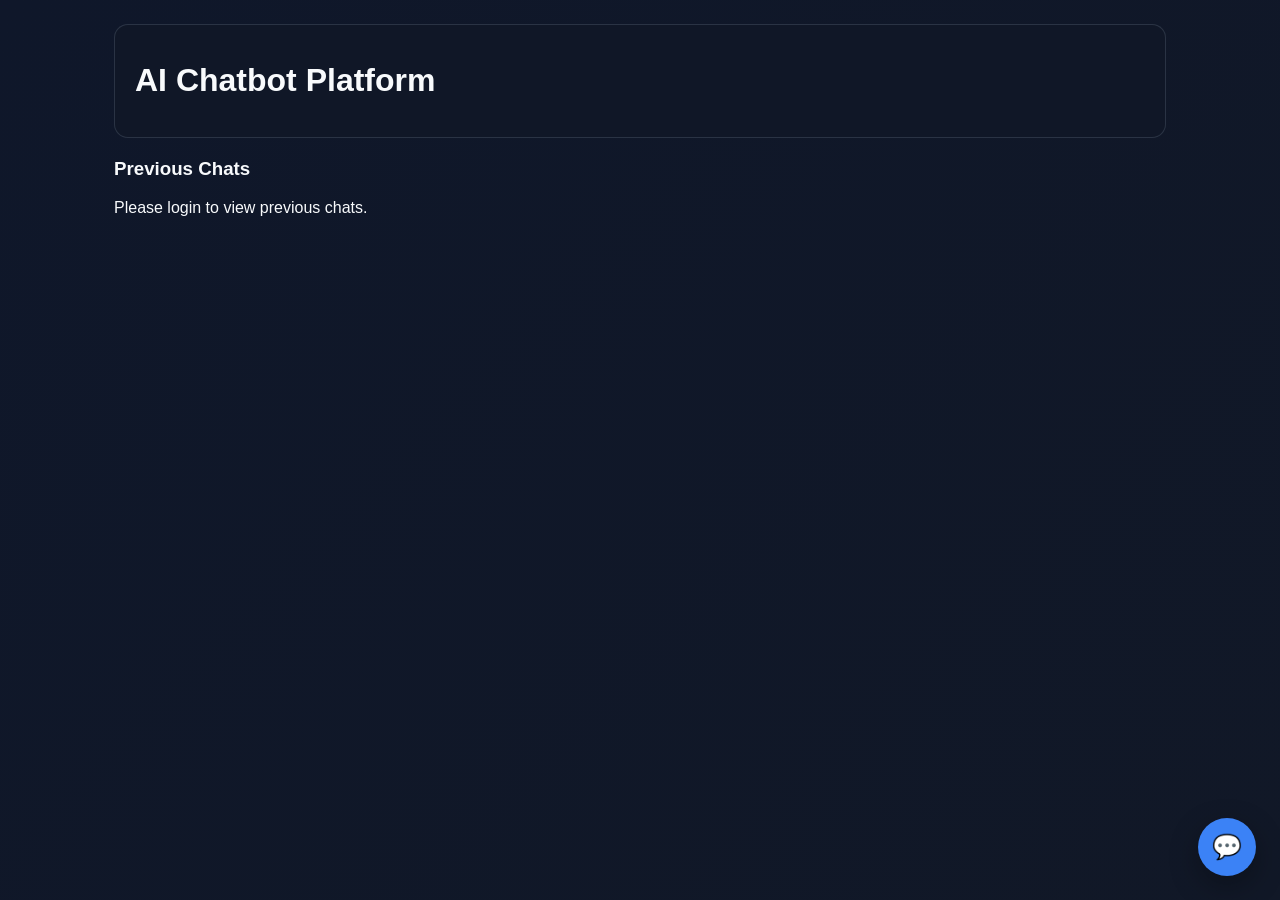
==== frontend/index.html @ bbed1065 "Initial deployment-ready version" ====
<!DOCTYPE html>
<html lang="en">
<head>
  <meta charset="UTF-8" />

  <meta
    name="viewport"
    content="width=device-width, initial-scale=1.0"
  />

  <title>AI Chatbot Platform</title>


  <!-- ==================================================
       GLOBAL CSS
       ================================================== -->

  <link
    rel="stylesheet"
    href="./css/global.css"
  />


  <!-- ==================================================
       CHATBOT CSS
       ================================================== -->

  <link
    rel="stylesheet"
    href="./css/chatbot.css"
  />


  <!-- ==================================================
       ANIMATIONS CSS
       ================================================== -->

  <link
    rel="stylesheet"
    href="./css/animations.css"
  />


  <!-- ==================================================
       RESPONSIVE CSS
       ================================================== -->

  <link
    rel="stylesheet"
    href="./css/responsive.css"
  />

</head>


<body>


  <!-- ==================================================
       MAIN APP
       ================================================== -->

  <main class="app-shell">


    <!-- ==================================================
         TOP BAR
         ================================================== -->

    <header class="topbar">

      <h1>
        AI Chatbot Platform
      </h1>

    </header>


    <!-- ==================================================
         CHAT HISTORY
         ================================================== -->

    <aside
      class="chat-history"
      id="chat-history"
      aria-label="Previous Chats"
    >

      <h3>
        Previous Chats
      </h3>


      <div
        class="chat-history-list"
        id="chat-history-list"
      >

        <p class="chat-history-empty">
          No previous chats
        </p>

      </div>

    </aside>


    <!-- ==================================================
         CHAT PANEL
         ================================================== -->

    <section
      class="chat-panel"
      id="chat-panel"
      aria-label="AI Chatbot"
    >


      <!-- ==================================================
           CHAT HEADER
           ================================================== -->

      <header class="chat-header">


        <!-- ==================================================
             HEADER INFO
             ================================================== -->

        <div class="chat-header-info">

          <div class="chat-avatar">
            AI
          </div>


          <div class="chat-header-text">

            <h2>
              AI Assistant
            </h2>


            <span class="chat-status">
              Online
            </span>

          </div>

        </div>


        <!-- ==================================================
             HEADER ACTIONS
             ================================================== -->

        <div class="chat-header-actions">


          <!-- NEW CHAT -->

          <button
            type="button"
            class="new-chat-button"
            id="new-chat-button"
            aria-label="Start a new chat"
          >
            New Chat
          </button>


          <!-- MINIMIZE -->

          <button
            type="button"
            class="minimize-button"
            id="minimize-button"
            aria-label="Minimize chat"
            title="Minimize"
          >
            −
          </button>


          <!-- CLOSE -->

          <button
            type="button"
            class="close-button"
            id="close-button"
            aria-label="Close chat"
            title="Close"
          >
            ×
          </button>

        </div>

      </header>


      <!-- ==================================================
           CHAT WINDOW
           ================================================== -->

      <div
        class="chat-window"
        id="chat-window"
      >


        <!-- ==================================================
             WELCOME SCREEN
             ================================================== -->

        <div
          class="welcome-screen"
          id="welcome-screen"
        >


          <div class="welcome-icon">
            AI
          </div>


          <h3>
            How can I help you?
          </h3>


          <p>
            Ask me anything and I'll do my best to help you.
          </p>


          <!-- ==================================================
               SUGGESTIONS
               ================================================== -->

          <div class="suggestion-list">


            <button
              type="button"
              class="suggestion"
              data-message="Tell me about artificial intelligence"
            >
              Tell me about AI
            </button>


            <button
              type="button"
              class="suggestion"
              data-message="Explain machine learning"
            >
              Explain machine learning
            </button>


            <button
              type="button"
              class="suggestion"
              data-message="Help me with programming"
            >
              Help me with programming
            </button>


          </div>

        </div>


        <!-- ==================================================
             TYPING INDICATOR
             ================================================== -->

        <div
          class="typing-indicator"
          id="typing-indicator"
        >

          <span></span>
          <span></span>
          <span></span>

        </div>

      </div>


      <!-- ==================================================
           MESSAGE COMPOSER
           ================================================== -->

      <form
        class="composer"
        id="chat-form"
      >


        <!-- ==================================================
             MESSAGE INPUT
             ================================================== -->

        <input
          type="text"
          id="message-input"
          placeholder="Type your message..."
          autocomplete="off"
        />


        <!-- ==================================================
             SEND BUTTON
             ================================================== -->

        <button
          type="submit"
          id="send-button"
        >
          Send
        </button>


      </form>


    </section>


  </main>


  <!-- ==================================================
       FLOATING CHAT BUTTON
       ================================================== -->

  <button
    type="button"
    class="chat-toggle"
    id="chat-toggle"
    aria-label="Open chat"
  >
    💬
  </button>


  <!-- ==================================================
       JAVASCRIPT
       ================================================== -->

  <script src="./js/config.js"></script>

  <script src="./js/api.js"></script>

  <script src="./js/ui.js"></script>

  <script src="./js/chatbot.js"></script>


</body>

</html>
---- frontend/css/global.css ----
* {
  box-sizing: border-box;
}

:root {
  --bg: #0f172a;
  --panel: #111827;
  --surface: #1f2937;
  --surface-alt: #e5e7eb;
  --text: #f8fafc;
  --muted: #94a3b8;
  --accent: #3b82f6;
  --accent-strong: #2563eb;
  --border: rgba(148, 163, 184, 0.2);
}

body {
  margin: 0;
  font-family: Arial, Helvetica, sans-serif;
  background: linear-gradient(135deg, var(--bg), #111827);
  color: var(--text);
}

button,
input {
  font: inherit;
}
---- frontend/css/chatbot.css ----
/* =========================================================
   AI CHATBOT PLATFORM
   MASTER CHATBOT CSS
========================================================= */


/* =========================================================
   GLOBAL BOX SIZING
========================================================= */

.chat-panel,
.chat-panel *,
.chat-toggle,
.chat-toggle * {
  box-sizing: border-box;
}


/* =========================================================
   APP SHELL
========================================================= */

.app-shell {
  max-width: 1100px;
  margin: 0 auto;
  min-height: 100vh;
  padding: 24px;
}

.topbar {
  margin-bottom: 20px;
  padding: 16px 20px;

  border: 1px solid var(--border);
  border-radius: 14px;

  background: rgba(17, 24, 39, 0.8);
}


/* =========================================================
   CHAT PANEL
========================================================= */

.chat-panel {
  position: fixed;

  right: 24px;
  bottom: 24px;

  width: 420px;
  max-width: calc(100vw - 32px);

  height: min(620px, calc(100dvh - 48px));

  display: flex;
  flex-direction: column;

  overflow: hidden;

  border: 1px solid var(--border);
  border-radius: 18px;

  background: rgba(17, 24, 39, 0.96);

  box-shadow:
    0 20px 50px rgba(0, 0, 0, 0.35);

  z-index: 1000;

  transition:
    opacity 0.25s ease,
    transform 0.25s ease,
    height 0.25s ease;
}


/* =========================================================
   OPEN / CLOSE
========================================================= */

.chat-panel:not(.is-open) {
  opacity: 0;
  visibility: hidden;

  transform:
    translateY(20px)
    scale(0.95);

  pointer-events: none;
}

.chat-panel.is-open {
  opacity: 1;
  visibility: visible;

  transform:
    translateY(0)
    scale(1);

  pointer-events: auto;
}


/* =========================================================
   CHAT HEADER
========================================================= */

.chat-header {
  flex: 0 0 68px;

  width: 100%;
  min-width: 0;
  height: 68px;
  min-height: 68px;

  display: flex;
  align-items: center;

  padding: 12px 14px;

  gap: 10px;

  border-bottom: 1px solid var(--border);

  background: rgba(15, 23, 42, 0.98);

  overflow: hidden;
}


/* =========================================================
   HEADER LEFT
========================================================= */

.chat-header-info {
  flex: 1 1 auto;

  width: auto;
  min-width: 0;

  display: flex;
  align-items: center;

  gap: 10px;

  overflow: hidden;
}


/* =========================================================
   AVATAR
========================================================= */

.chat-avatar {
  width: 42px;
  height: 42px;

  min-width: 42px;
  min-height: 42px;

  flex: 0 0 42px;

  display: flex;
  align-items: center;
  justify-content: center;

  border-radius: 50%;

  background: var(--accent);

  color: white;

  font-size: 14px;
  font-weight: 700;

  overflow: hidden;
}


/* =========================================================
   HEADER TEXT
========================================================= */

.chat-header-text {
  flex: 1 1 auto;

  min-width: 0;
  width: auto;

  overflow: hidden;
}

.chat-header h2 {
  display: block;

  width: 100%;
  max-width: 100%;

  margin: 0;

  color: var(--text);

  font-size: 16px;
  font-weight: 700;

  line-height: 1.2;

  white-space: nowrap;

  overflow: hidden;
  text-overflow: ellipsis;
}

.chat-status {
  display: block;

  margin-top: 3px;

  color: #22c55e;

  font-size: 12px;
  line-height: 1.2;

  white-space: nowrap;

  overflow: hidden;
  text-overflow: ellipsis;
}


/* =========================================================
   HEADER RIGHT
========================================================= */

.chat-header-actions {
  flex: 0 0 auto;

  width: auto;
  min-width: max-content;

  display: flex;
  align-items: center;

  gap: 5px;

  margin-left: auto;

  overflow: visible;
}


/* =========================================================
   NEW CHAT BUTTON
========================================================= */

.new-chat-button,
#new-chat-button {
  flex: 0 0 82px;

  width: 82px;
  min-width: 82px;
  max-width: 82px;

  height: 36px;
  min-height: 36px;

  display: flex;
  align-items: center;
  justify-content: center;

  margin: 0;
  padding: 0 6px;

  border: 1px solid var(--border);
  border-radius: 9px;

  background: var(--surface);

  color: var(--text);

  font-family: inherit;
  font-size: 12px;
  font-weight: 600;

  line-height: 1;

  white-space: nowrap;

  overflow: hidden;
  text-overflow: clip;

  cursor: pointer;

  opacity: 1;
  visibility: visible;

  transition:
    background 0.2s ease,
    color 0.2s ease,
    transform 0.2s ease,
    opacity 0.2s ease;
}

.new-chat-button:hover,
#new-chat-button:hover {
  background: var(--accent);
  color: white;

  transform: translateY(-1px);
}

.new-chat-button:active,
#new-chat-button:active {
  transform: translateY(0);
}

.new-chat-button:disabled,
#new-chat-button:disabled {
  opacity: 0.6;
  cursor: wait;
}


/* =========================================================
   HEADER ICON BUTTONS
========================================================= */

.minimize-button,
.close-button,
#minimize-button,
#close-button {
  flex: 0 0 36px;

  width: 36px;
  min-width: 36px;
  max-width: 36px;

  height: 36px;
  min-height: 36px;

  display: flex;
  align-items: center;
  justify-content: center;

  padding: 0;
  margin: 0;

  border: 1px solid var(--border);
  border-radius: 9px;

  background: var(--surface);

  color: var(--text);

  font-family: inherit;
  font-size: 18px;
  font-weight: 600;

  line-height: 1;

  cursor: pointer;

  flex-shrink: 0;

  transition:
    background 0.2s ease,
    color 0.2s ease,
    transform 0.2s ease;
}

.minimize-button:hover,
.close-button:hover,
#minimize-button:hover,
#close-button:hover {
  background: var(--accent);
  color: white;

  transform: translateY(-1px);
}

.minimize-button:active,
.close-button:active,
#minimize-button:active,
#close-button:active {
  transform: translateY(0);
}


/* =========================================================
   CHAT WINDOW
========================================================= */

.chat-window {
  flex: 1 1 auto;

  width: 100%;
  min-width: 0;
  min-height: 0;

  height: auto;

  display: flex;
  flex-direction: column;

  gap: 14px;

  padding: 20px;

  overflow-y: auto;
  overflow-x: hidden;

  box-sizing: border-box;

  scroll-behavior: smooth;
}


/* =========================================================
   WELCOME SCREEN
========================================================= */

.welcome-screen {
  width: 100%;
  min-width: 0;

  min-height: 100%;

  display: flex;
  flex-direction: column;

  align-items: center;
  justify-content: center;

  padding: 30px 20px;

  text-align: center;

  box-sizing: border-box;
}

.welcome-icon {
  width: 64px;
  height: 64px;

  flex: 0 0 64px;

  display: flex;
  align-items: center;
  justify-content: center;

  margin-bottom: 16px;

  border-radius: 18px;

  background: var(--accent);

  color: white;

  font-size: 20px;
  font-weight: 700;

  box-shadow:
    0 8px 25px rgba(0, 0, 0, 0.25);
}

.welcome-screen h3 {
  margin: 0 0 8px;

  color: var(--text);

  font-size: 22px;
}

.welcome-screen > p {
  max-width: 280px;

  margin: 0 0 22px;

  font-size: 14px;

  line-height: 1.5;

  opacity: 0.7;
}


/* =========================================================
   SUGGESTIONS
========================================================= */

.suggestion-list {
  width: 100%;
  max-width: 100%;

  display: flex;
  flex-direction: column;

  gap: 10px;
}

.suggestion {
  width: 100%;

  padding: 11px 14px;

  border: 1px solid var(--border);
  border-radius: 10px;

  background: transparent;

  color: var(--text);

  text-align: left;

  font-family: inherit;
  font-size: 13px;

  cursor: pointer;

  box-sizing: border-box;

  transition:
    background 0.2s ease,
    border-color 0.2s ease,
    transform 0.2s ease;
}

.suggestion:hover {
  background: var(--surface);

  border-color: var(--accent);

  transform: translateY(-1px);
}

.suggestion:active {
  transform: translateY(0);
}


/* =========================================================
   MESSAGES
========================================================= */

.message {
  max-width: 78%;

  display: flex;
  flex-direction: column;

  padding: 12px 16px;

  border-radius: 14px;

  line-height: 1.5;

  font-size: 14px;

  word-wrap: break-word;
  overflow-wrap: anywhere;

  animation: messageAppear 0.2s ease;
}

.message p {
  margin: 0;

  white-space: pre-wrap;

  overflow-wrap: anywhere;
}

.message.bot {
  align-self: flex-start;

  background: var(--surface);

  border: 1px solid var(--border);

  border-bottom-left-radius: 4px;
}

.message.user {
  align-self: flex-end;

  background: var(--accent);

  color: white;

  border-bottom-right-radius: 4px;
}


/* =========================================================
   MESSAGE ANIMATION
========================================================= */

@keyframes messageAppear {
  from {
    opacity: 0;
    transform: translateY(6px);
  }

  to {
    opacity: 1;
    transform: translateY(0);
  }
}


/* =========================================================
   TIMESTAMP
========================================================= */

.message-time {
  display: block;

  margin-top: 4px;

  font-size: 10px;
  line-height: 1;

  opacity: 0.55;
}

.message.user .message-time {
  text-align: right;
}

.message.bot .message-time {
  text-align: left;
}


/* =========================================================
   COMPOSER
========================================================= */

.composer {
  flex: 0 0 auto;

  width: 100%;
  min-width: 0;

  display: flex;
  align-items: center;

  gap: 10px;

  padding: 16px;

  border-top: 1px solid var(--border);

  background: rgba(15, 23, 42, 0.98);

  box-sizing: border-box;
}

.composer input {
  flex: 1 1 auto;

  width: 100%;
  min-width: 0;

  padding: 12px 14px;

  border: 1px solid var(--border);
  border-radius: 10px;

  outline: none;

  background: #0b1220;

  color: var(--text);

  font-family: inherit;

  box-sizing: border-box;
}

.composer input:focus {
  border-color: var(--accent);
}

.composer button {
  flex: 0 0 auto;

  min-width: 72px;

  padding: 12px 18px;

  border: none;
  border-radius: 10px;

  background: var(--accent);

  color: white;

  cursor: pointer;

  font-family: inherit;
  font-weight: 600;

  transition:
    transform 0.2s ease,
    opacity 0.2s ease;
}

.composer button:hover {
  transform: translateY(-1px);
  opacity: 0.9;
}

.composer button:active {
  transform: translateY(0);
}

.composer button:disabled {
  opacity: 0.5;
  cursor: not-allowed;
  transform: none;
}


/* =========================================================
   TYPING INDICATOR
========================================================= */

.typing-indicator {
  display: none;

  align-self: flex-start;
  align-items: center;

  gap: 5px;

  padding: 10px 14px;

  border-radius: 12px;

  background: var(--surface);

  border: 1px solid var(--border);
}

.typing-indicator span {
  width: 6px;
  height: 6px;

  border-radius: 50%;

  background: var(--text);

  opacity: 0.4;

  animation: typing 1.2s infinite ease-in-out;
}

.typing-indicator span:nth-child(2) {
  animation-delay: 0.15s;
}

.typing-indicator span:nth-child(3) {
  animation-delay: 0.3s;
}

@keyframes typing {
  0%,
  60%,
  100% {
    transform: translateY(0);
    opacity: 0.4;
  }

  30% {
    transform: translateY(-4px);
    opacity: 1;
  }
}


/* =========================================================
   CHAT TOGGLE
========================================================= */

.chat-toggle {
  position: fixed;

  right: 24px;
  bottom: 24px;

  width: 58px;
  height: 58px;

  min-width: 58px;
  min-height: 58px;

  display: flex;
  align-items: center;
  justify-content: center;

  padding: 0;

  border: none;
  border-radius: 50%;

  background: var(--accent);

  color: white;

  font-size: 24px;

  cursor: pointer;

  box-shadow:
    0 10px 30px rgba(0, 0, 0, 0.3);

  z-index: 1100;

  transition:
    transform 0.2s ease;
}

.chat-toggle:hover {
  transform: scale(1.05);
}

.chat-toggle:active {
  transform: scale(0.95);
}


/* =========================================================
   MINIMIZED CHAT
========================================================= */

.chat-panel.is-minimized {
  height: 68px;

  min-height: 68px;
}

.chat-panel.is-minimized .chat-window,
.chat-panel.is-minimized .composer {
  display: none;
}


/* =========================================================
   TABLET
========================================================= */

@media (max-width: 768px) {

  .app-shell {
    padding: 12px;
  }

  .topbar {
    margin-bottom: 12px;
    padding: 14px 16px;
  }

  .topbar h1 {
    font-size: 20px;
  }


  .chat-panel {
    top: 12px;
    right: 12px;
    bottom: 12px;
    left: 12px;

    width: auto;
    max-width: none;

    height: calc(100dvh - 24px);

    border-radius: 16px;
  }


  .chat-header {
    flex-basis: 62px;

    height: 62px;
    min-height: 62px;

    padding: 10px 12px;

    gap: 8px;
  }


  .chat-header-info {
    gap: 8px;
  }


  .chat-avatar {
    width: 38px;
    height: 38px;

    min-width: 38px;
    flex-basis: 38px;

    font-size: 13px;
  }


  .chat-header h2 {
    font-size: 15px;
  }


  .chat-status {
    font-size: 11px;
  }


  .chat-header-actions {
    gap: 4px;
  }


  .new-chat-button,
  #new-chat-button {
    flex-basis: 82px;

    width: 82px;
    min-width: 82px;
    max-width: 82px;

    height: 36px;

    font-size: 12px;
  }


  .minimize-button,
  .close-button,
  #minimize-button,
  #close-button {
    flex-basis: 34px;

    width: 34px;
    min-width: 34px;
    max-width: 34px;

    height: 34px;
  }


  .chat-window {
    padding: 14px;
  }


  .message {
    max-width: 85%;
    font-size: 14px;
  }


  .composer {
    padding: 10px;
    gap: 8px;
  }


  .composer input {
    font-size: 14px;
    padding: 11px 12px;
  }


  .composer button {
    min-width: 68px;
    padding: 11px 8px;
  }


  .chat-toggle {
    right: 12px;
    bottom: 12px;

    width: 54px;
    height: 54px;

    min-width: 54px;
    min-height: 54px;
  }
}


/* =========================================================
   SMALL MOBILE
========================================================= */

@media (max-width: 480px) {

  .app-shell {
    padding: 8px;
  }

  .topbar {
    display: none;
  }


  .chat-panel {
    top: 6px;
    right: 6px;
    bottom: 6px;
    left: 6px;

    width: auto;
    max-width: none;

    height: calc(100dvh - 12px);

    border-radius: 15px;
  }


  .chat-header {
    flex-basis: 56px;

    height: 56px;
    min-height: 56px;

    padding: 8px 9px;

    gap: 5px;
  }


  .chat-header-info {
    gap: 6px;
  }


  .chat-avatar {
    width: 34px;
    height: 34px;

    min-width: 34px;
    flex-basis: 34px;

    font-size: 12px;
  }


  .chat-header-text {
    min-width: 0;
  }


  .chat-header h2 {
    font-size: 14px;
  }


  .chat-status {
    font-size: 10px;
  }


  .chat-header-actions {
    gap: 3px;
  }


  .new-chat-button,
  #new-chat-button {
    flex-basis: 76px;

    width: 76px;
    min-width: 76px;
    max-width: 76px;

    height: 32px;

    padding: 0 4px;

    font-size: 11px;
  }


  .minimize-button,
  .close-button,
  #minimize-button,
  #close-button {
    flex-basis: 32px;

    width: 32px;
    min-width: 32px;
    max-width: 32px;

    height: 32px;

    font-size: 16px;
  }


  .chat-window {
    padding: 11px;
  }


  .welcome-screen {
    padding: 18px 10px;
  }


  .welcome-icon {
    width: 54px;
    height: 54px;

    flex-basis: 54px;

    margin-bottom: 12px;
  }


  .welcome-screen h3 {
    font-size: 19px;
  }


  .welcome-screen > p {
    max-width: 260px;

    margin-bottom: 17px;

    font-size: 12px;
  }


  .suggestion-list {
    max-width: 300px;

    gap: 7px;
  }


  .suggestion {
    padding: 9px 11px;

    font-size: 12px;
  }


  .message {
    max-width: 90%;

    padding: 10px 12px;

    font-size: 13px;
  }


  .composer {
    padding: 8px;

    gap: 6px;
  }


  .composer input {
    font-size: 13px;

    padding: 10px;
  }


  .composer button {
    min-width: 60px;

    padding: 10px 6px;

    font-size: 12px;
  }


  .chat-toggle {
    right: 10px;
    bottom: 10px;

    width: 52px;
    height: 52px;

    min-width: 52px;
    min-height: 52px;

    font-size: 22px;
  }
}


/* =========================================================
   VERY SMALL PHONES
========================================================= */

@media (max-width: 360px) {

  .chat-panel {
    top: 4px;
    right: 4px;
    bottom: 4px;
    left: 4px;

    height: calc(100dvh - 8px);
  }


  .chat-header {
    flex-basis: 52px;

    height: 52px;
    min-height: 52px;

    padding: 7px;

    gap: 3px;
  }


  .chat-header-info {
    gap: 5px;
  }


  .chat-avatar {
    width: 30px;
    height: 30px;

    min-width: 30px;
    flex-basis: 30px;

    font-size: 11px;
  }


  .chat-header h2 {
    font-size: 13px;
  }


  .chat-status {
    font-size: 9px;
  }


  .chat-header-actions {
    gap: 2px;
  }


  .new-chat-button,
  #new-chat-button {
    flex-basis: 68px;

    width: 68px;
    min-width: 68px;
    max-width: 68px;

    height: 29px;

    padding: 0 2px;

    font-size: 10px;
  }


  .minimize-button,
  .close-button,
  #minimize-button,
  #close-button {
    flex-basis: 29px;

    width: 29px;
    min-width: 29px;
    max-width: 29px;

    height: 29px;

    font-size: 15px;
  }


  .chat-window {
    padding: 9px;
  }


  .message {
    max-width: 92%;

    padding: 9px 10px;

    font-size: 12px;
  }


  .composer {
    padding: 7px;
    gap: 5px;
  }


  .composer input {
    font-size: 12px;
    padding: 9px;
  }


  .composer button {
    min-width: 55px;

    padding: 9px 5px;

    font-size: 11px;
  }


  .chat-toggle {
    right: 8px;
    bottom: 8px;

    width: 48px;
    height: 48px;

    min-width: 48px;
    min-height: 48px;

    font-size: 20px;
  }
}


/* =========================================================
   SHORT HEIGHT SCREENS
========================================================= */

@media (max-height: 650px) and (max-width: 768px) {

  .chat-panel {
    top: 4px;
    bottom: 4px;

    height: calc(100dvh - 8px);
  }


  .chat-header {
    flex-basis: 50px;

    height: 50px;
    min-height: 50px;

    padding: 6px 9px;
  }


  .chat-avatar {
    width: 32px;
    height: 32px;

    min-width: 32px;
    flex-basis: 32px;
  }


  .chat-window {
    padding: 8px;
  }


  .composer {
    padding: 7px;
  }
}
---- frontend/css/animations.css ----
.message {
  animation: fadeIn 0.2s ease;
}

@keyframes fadeIn {
  from {
    opacity: 0;
    transform: translateY(6px);
  }

  to {
    opacity: 1;
    transform: translateY(0);
  }
}


/* Typing Indicator Animation */

@keyframes typing {
  0%,
  60%,
  100% {
    transform: translateY(0);
    opacity: 0.4;
  }

  30% {
    transform: translateY(-4px);
    opacity: 1;
  }
}
---- frontend/css/responsive.css ----
/* =========================================================
   RESPONSIVE CSS
   AI CHATBOT PLATFORM
========================================================= */


/* =========================================================
   TABLET
========================================================= */

@media (max-width: 768px) {

  .app-shell {
    padding: 12px;
  }

  .topbar {
    margin-bottom: 12px;
    padding: 14px 16px;
  }

  .topbar h1 {
    font-size: 20px;
  }


  /* =======================================================
     CHAT PANEL
  ======================================================= */

  .chat-panel {
    top: 12px;
    right: 12px;
    bottom: 12px;
    left: 12px;

    width: auto;
    max-width: none;

    height: calc(100dvh - 24px);

    border-radius: 16px;

    box-sizing: border-box;
  }


  /* =======================================================
     HEADER
  ======================================================= */

  .chat-header {
    width: 100%;
    min-width: 0;

    flex: 0 0 62px;

    min-height: 62px;
    height: 62px;

    display: flex;
    align-items: center;

    padding: 10px 12px;

    gap: 8px;

    box-sizing: border-box;

    overflow: hidden;
  }


  /* =======================================================
     HEADER LEFT SIDE
  ======================================================= */

  .chat-header-info {
    min-width: 0;

    flex: 1 1 auto;

    display: flex;
    align-items: center;

    gap: 8px;

    overflow: hidden;
  }


  .chat-avatar {
    width: 38px;
    height: 38px;

    min-width: 38px;
    flex: 0 0 38px;

    font-size: 13px;
  }


  .chat-header-text {
    min-width: 0;

    flex: 1 1 auto;

    overflow: hidden;
  }


  .chat-header h2 {
    min-width: 0;

    max-width: 100%;

    margin: 0;

    font-size: 15px;

    white-space: nowrap;
    overflow: hidden;
    text-overflow: ellipsis;
  }


  .chat-status {
    display: block;

    min-width: 0;

    font-size: 11px;

    white-space: nowrap;
    overflow: hidden;
    text-overflow: ellipsis;
  }


  /* =======================================================
     HEADER RIGHT SIDE
  ======================================================= */

  .chat-header-actions {
    flex: 0 0 auto;

    min-width: max-content;

    display: flex;
    align-items: center;

    gap: 5px;

    margin-left: auto;

    overflow: visible;
  }


  /* =======================================================
     NEW CHAT
  ======================================================= */

  #new-chat-button,
  .new-chat-button {
    flex: 0 0 82px;

    width: 82px;
    min-width: 82px;
    max-width: 82px;

    height: 36px;

    padding: 0 6px;

    box-sizing: border-box;

    white-space: nowrap;

    overflow: hidden;

    font-size: 12px;
  }


  /* =======================================================
     MINIMIZE
  ======================================================= */

  #minimize-button,
  .minimize-button {
    flex: 0 0 36px;

    width: 36px;
    min-width: 36px;
    max-width: 36px;

    height: 36px;

    padding: 0;

    box-sizing: border-box;
  }


  /* =======================================================
     CLOSE
  ======================================================= */

  #close-button,
  .close-button {
    flex: 0 0 36px;

    width: 36px;
    min-width: 36px;
    max-width: 36px;

    height: 36px;

    padding: 0;

    box-sizing: border-box;
  }


  /* =======================================================
     CHAT WINDOW
  ======================================================= */

  .chat-window {
    flex: 1 1 auto;

    min-width: 0;
    min-height: 0;

    width: 100%;

    height: auto;

    padding: 14px;

    gap: 12px;

    box-sizing: border-box;

    overflow-x: hidden;
  }


  .message {
    max-width: 85%;

    font-size: 14px;
  }


  /* =======================================================
     COMPOSER
  ======================================================= */

  .composer {
    width: 100%;

    flex: 0 0 auto;

    min-width: 0;

    padding: 10px;

    gap: 8px;

    box-sizing: border-box;
  }


  .composer input {
    min-width: 0;
    width: 100%;

    font-size: 14px;

    padding: 11px 12px;

    box-sizing: border-box;
  }


  .composer button {
    flex: 0 0 68px;

    width: 68px;
    min-width: 68px;

    padding: 11px 8px;

    box-sizing: border-box;
  }


  /* =======================================================
     TOGGLE
  ======================================================= */

  .chat-toggle {
    right: 12px;
    bottom: 12px;

    width: 54px;
    height: 54px;

    min-width: 54px;
    min-height: 54px;
  }
}



/* =========================================================
   SMALL MOBILE
========================================================= */

@media (max-width: 480px) {

  .app-shell {
    padding: 8px;
  }


  .topbar {
    display: none;
  }


  /* =======================================================
     CHAT PANEL
  ======================================================= */

  .chat-panel {
    top: 6px;
    right: 6px;
    bottom: 6px;
    left: 6px;

    width: auto;
    max-width: none;

    height: calc(100dvh - 12px);

    border-radius: 15px;

    box-sizing: border-box;
  }


  /* =======================================================
     HEADER
  ======================================================= */

  .chat-header {
    width: 100%;
    min-width: 0;

    flex: 0 0 56px;

    min-height: 56px;
    height: 56px;

    padding: 8px 9px;

    gap: 6px;

    box-sizing: border-box;

    overflow: hidden;
  }


  /* =======================================================
     HEADER INFO
  ======================================================= */

  .chat-header-info {
    min-width: 0;

    flex: 1 1 auto;

    gap: 6px;

    overflow: hidden;
  }


  .chat-avatar {
    width: 34px;
    height: 34px;

    min-width: 34px;

    flex: 0 0 34px;

    font-size: 12px;
  }


  .chat-header-text {
    min-width: 0;

    flex: 1 1 auto;

    overflow: hidden;
  }


  .chat-header h2 {
    min-width: 0;
    max-width: 100%;

    font-size: 14px;

    white-space: nowrap;
    overflow: hidden;
    text-overflow: ellipsis;
  }


  .chat-status {
    margin-top: 2px;

    min-width: 0;

    font-size: 10px;

    white-space: nowrap;
    overflow: hidden;
    text-overflow: ellipsis;
  }


  /* =======================================================
     HEADER ACTIONS
  ======================================================= */

  .chat-header-actions {
    flex: 0 0 auto;

    min-width: max-content;

    display: flex;
    align-items: center;

    gap: 4px;

    margin-left: auto;

    overflow: visible;
  }


  /* =======================================================
     NEW CHAT
  ======================================================= */

  #new-chat-button,
  .new-chat-button {
    flex: 0 0 76px;

    width: 76px;
    min-width: 76px;
    max-width: 76px;

    height: 33px;

    padding: 0 4px;

    font-size: 11px;

    white-space: nowrap;

    box-sizing: border-box;
  }


  /* =======================================================
     MINIMIZE
  ======================================================= */

  #minimize-button,
  .minimize-button {
    flex: 0 0 32px;

    width: 32px;
    min-width: 32px;
    max-width: 32px;

    height: 32px;

    padding: 0;

    box-sizing: border-box;
  }


  /* =======================================================
     CLOSE
  ======================================================= */

  #close-button,
  .close-button {
    flex: 0 0 32px;

    width: 32px;
    min-width: 32px;
    max-width: 32px;

    height: 32px;

    padding: 0;

    box-sizing: border-box;
  }


  /* =======================================================
     CHAT WINDOW
  ======================================================= */

  .chat-window {
    flex: 1 1 auto;

    min-width: 0;
    min-height: 0;

    width: 100%;

    height: auto;

    padding: 11px;

    gap: 10px;

    box-sizing: border-box;

    overflow-x: hidden;
  }


  .welcome-screen {
    padding: 18px 10px;
  }


  .welcome-icon {
    width: 54px;
    height: 54px;

    flex-basis: 54px;

    margin-bottom: 12px;
  }


  .welcome-screen h3 {
    font-size: 19px;
  }


  .welcome-screen > p {
    max-width: 260px;

    margin-bottom: 17px;

    font-size: 12px;
  }


  .suggestion-list {
    max-width: 300px;

    gap: 7px;
  }


  .suggestion {
    padding: 9px 11px;

    font-size: 12px;
  }


  .message {
    max-width: 90%;

    padding: 10px 12px;

    font-size: 13px;
  }


  /* =======================================================
     COMPOSER
  ======================================================= */

  .composer {
    width: 100%;

    padding: 8px;

    gap: 6px;

    box-sizing: border-box;
  }


  .composer input {
    min-width: 0;

    font-size: 13px;

    padding: 10px;
  }


  .composer button {
    flex: 0 0 60px;

    width: 60px;
    min-width: 60px;

    padding: 10px 6px;

    font-size: 12px;
  }


  /* =======================================================
     TOGGLE
  ======================================================= */

  .chat-toggle {
    right: 10px;
    bottom: 10px;

    width: 52px;
    height: 52px;

    min-width: 52px;
    min-height: 52px;

    font-size: 22px;
  }
}



/* =========================================================
   VERY SMALL PHONES
========================================================= */

@media (max-width: 360px) {

  .chat-panel {
    top: 4px;
    right: 4px;
    bottom: 4px;
    left: 4px;

    height: calc(100dvh - 8px);
  }


  /* =======================================================
     HEADER
  ======================================================= */

  .chat-header {
    flex-basis: 52px;

    min-height: 52px;
    height: 52px;

    padding: 7px;

    gap: 4px;
  }


  .chat-header-info {
    gap: 5px;
  }


  .chat-avatar {
    width: 30px;
    height: 30px;

    min-width: 30px;

    flex-basis: 30px;

    font-size: 11px;
  }


  .chat-header h2 {
    font-size: 13px;
  }


  .chat-status {
    font-size: 9px;
  }


  /* =======================================================
     ACTIONS
  ======================================================= */

  .chat-header-actions {
    gap: 3px;
  }


  #new-chat-button,
  .new-chat-button {
    flex: 0 0 70px;

    width: 70px;
    min-width: 70px;
    max-width: 70px;

    height: 29px;

    padding: 0 3px;

    font-size: 10px;
  }


  #minimize-button,
  .minimize-button {
    flex: 0 0 29px;

    width: 29px;
    min-width: 29px;
    max-width: 29px;

    height: 29px;
  }


  #close-button,
  .close-button {
    flex: 0 0 29px;

    width: 29px;
    min-width: 29px;
    max-width: 29px;

    height: 29px;
  }


  /* =======================================================
     CHAT WINDOW
  ======================================================= */

  .chat-window {
    padding: 9px;

    gap: 8px;
  }


  .message {
    max-width: 92%;

    padding: 9px 10px;

    font-size: 12px;
  }


  /* =======================================================
     COMPOSER
  ======================================================= */

  .composer {
    padding: 7px;

    gap: 5px;
  }


  .composer input {
    font-size: 12px;

    padding: 9px;
  }


  .composer button {
    flex: 0 0 55px;

    width: 55px;
    min-width: 55px;

    padding: 9px 5px;

    font-size: 11px;
  }


  /* =======================================================
     TOGGLE
  ======================================================= */

  .chat-toggle {
    right: 8px;
    bottom: 8px;

    width: 48px;
    height: 48px;

    min-width: 48px;
    min-height: 48px;

    font-size: 20px;
  }
}



/* =========================================================
   SHORT HEIGHT SCREENS
========================================================= */

@media (max-height: 650px) and (max-width: 768px) {

  .chat-panel {
    top: 4px;
    bottom: 4px;

    height: calc(100dvh - 8px);
  }


  .chat-header {
    flex-basis: 50px;

    min-height: 50px;
    height: 50px;

    padding: 6px 9px;
  }


  .chat-avatar {
    width: 32px;
    height: 32px;

    min-width: 32px;

    flex-basis: 32px;
  }


  .chat-window {
    padding: 8px;
  }


  .composer {
    padding: 7px;
  }
}
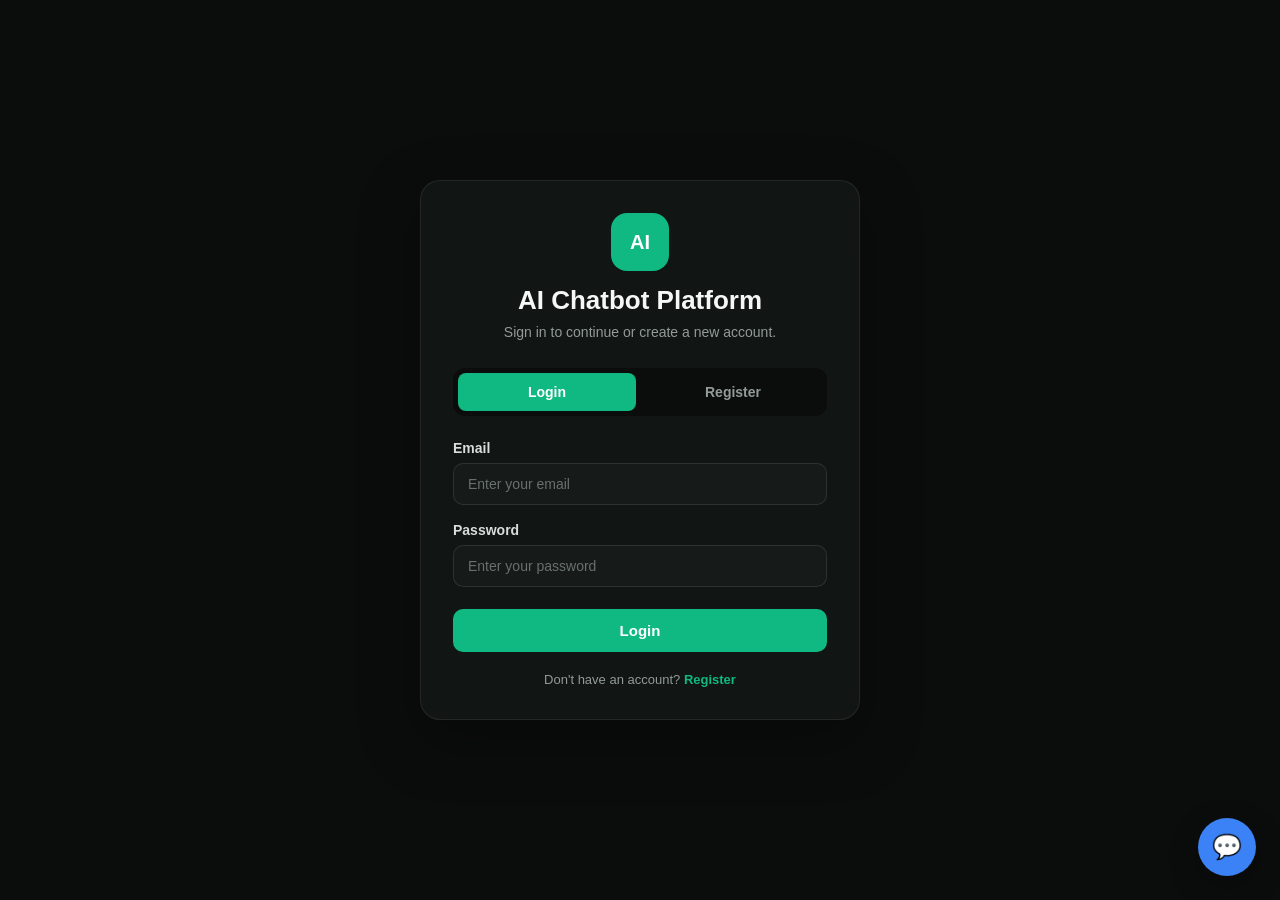
==== commit 4f4a9c92: "Complete frontend authentication and dashboard integration" ====
--- a/frontend/index.html
+++ b/frontend/index.html
@@ -1,66 +1,506 @@
 <!DOCTYPE html>
 <html lang="en">
+
 <head>
   <meta charset="UTF-8" />
-
-  <meta
-    name="viewport"
-    content="width=device-width, initial-scale=1.0"
-  />
+  <meta name="viewport" content="width=device-width, initial-scale=1.0" />
 
   <title>AI Chatbot Platform</title>
 
+  <link rel="stylesheet" href="./css/global.css" />
+  <link rel="stylesheet" href="./css/chatbot.css" />
+  <link rel="stylesheet" href="./css/animations.css" />
+  <link rel="stylesheet" href="./css/responsive.css" />
+
+  <style>
+    /* ==================================================
+       AUTH SCREEN
+       ================================================== */
+
+    .auth-screen {
+      min-height: 100vh;
+      display: flex;
+      align-items: center;
+      justify-content: center;
+      padding: 30px 20px;
+      background: #0b0d0c;
+    }
+
+    .auth-card {
+      width: 100%;
+      max-width: 440px;
+      padding: 32px;
+      border-radius: 20px;
+      background: #111513;
+      border: 1px solid rgba(255, 255, 255, 0.08);
+      box-shadow: 0 20px 60px rgba(0, 0, 0, 0.35);
+    }
+
+    .auth-brand {
+      text-align: center;
+      margin-bottom: 28px;
+    }
+
+    .auth-brand-icon {
+      width: 58px;
+      height: 58px;
+      margin: 0 auto 14px;
+      display: flex;
+      align-items: center;
+      justify-content: center;
+      border-radius: 16px;
+      background: #10b981;
+      color: #ffffff;
+      font-size: 20px;
+      font-weight: 800;
+    }
+
+    .auth-brand h1 {
+      margin: 0;
+      color: #f5f7f6;
+      font-size: 26px;
+      font-weight: 700;
+    }
+
+    .auth-brand p {
+      margin: 8px 0 0;
+      color: #929b97;
+      font-size: 14px;
+    }
+
+    .auth-tabs {
+      display: flex;
+      gap: 8px;
+      margin-bottom: 24px;
+      padding: 5px;
+      border-radius: 12px;
+      background: #0b0d0c;
+    }
+
+    .auth-tab {
+      flex: 1;
+      border: 0;
+      padding: 11px 15px;
+      border-radius: 8px;
+      background: transparent;
+      color: #929b97;
+      cursor: pointer;
+      font-size: 14px;
+      font-weight: 600;
+      transition: 0.2s ease;
+    }
+
+    .auth-tab:hover {
+      color: #f5f7f6;
+    }
+
+    .auth-tab.active {
+      background: #10b981;
+      color: #ffffff;
+    }
+
+    .auth-form {
+      display: none;
+    }
+
+    .auth-form.active {
+      display: block;
+    }
+
+    .auth-form-group {
+      margin-bottom: 17px;
+    }
+
+    .auth-form-group label {
+      display: block;
+      margin-bottom: 7px;
+      color: #d8dedb;
+      font-size: 14px;
+      font-weight: 600;
+    }
+
+    .auth-form-group input {
+      width: 100%;
+      box-sizing: border-box;
+      padding: 12px 14px;
+      border: 1px solid rgba(255, 255, 255, 0.10);
+      border-radius: 10px;
+      outline: none;
+      background: #161a18;
+      color: #f5f7f6;
+      font-size: 14px;
+      transition: border-color 0.2s ease, box-shadow 0.2s ease;
+    }
+
+    .auth-form-group input::placeholder {
+      color: #68716d;
+    }
+
+    .auth-form-group input:focus {
+      border-color: #10b981;
+      box-shadow: 0 0 0 3px rgba(16, 185, 129, 0.12);
+    }
+
+    .auth-submit {
+      width: 100%;
+      margin-top: 5px;
+      padding: 13px 16px;
+      border: 0;
+      border-radius: 10px;
+      background: #10b981;
+      color: #ffffff;
+      cursor: pointer;
+      font-size: 15px;
+      font-weight: 700;
+      transition: 0.2s ease;
+    }
+
+    .auth-submit:hover {
+      filter: brightness(1.08);
+    }
+
+    .auth-submit:disabled {
+      opacity: 0.65;
+      cursor: not-allowed;
+    }
+
+    .auth-message {
+      display: none;
+      margin-bottom: 17px;
+      padding: 11px 13px;
+      border-radius: 9px;
+      font-size: 13px;
+      line-height: 1.5;
+    }
+
+    .auth-message.show {
+      display: block;
+    }
+
+    .auth-message.error {
+      background: rgba(239, 68, 68, 0.10);
+      border: 1px solid rgba(239, 68, 68, 0.25);
+      color: #fca5a5;
+    }
+
+    .auth-message.success {
+      background: rgba(34, 197, 94, 0.10);
+      border: 1px solid rgba(34, 197, 94, 0.25);
+      color: #86efac;
+    }
+
+    .auth-switch {
+      margin-top: 20px;
+      text-align: center;
+      color: #929b97;
+      font-size: 13px;
+    }
+
+    .auth-switch button {
+      padding: 0;
+      border: 0;
+      background: transparent;
+      color: #10b981;
+      cursor: pointer;
+      font-size: 13px;
+      font-weight: 600;
+    }
+
+    .auth-switch button:hover {
+      text-decoration: underline;
+    }
+
+    .auth-client-field {
+      display: none;
+    }
+
+    /* ==================================================
+       RESPONSIVE AUTH
+       ================================================== */
+
+    @media (max-width: 520px) {
+      .auth-screen {
+        padding: 20px 14px;
+      }
+
+      .auth-card {
+        padding: 24px 20px;
+        border-radius: 16px;
+      }
+
+      .auth-brand h1 {
+        font-size: 23px;
+      }
+    }
+
+    /* ==================================================
+       APP VISIBILITY
+       ================================================== */
+
+    #app-shell {
+      display: none;
+    }
+
+    #auth-screen {
+      display: flex;
+    }
+  </style>
+</head>
+
+
+<body>
 
   <!-- ==================================================
-       GLOBAL CSS
+       AUTH SCREEN
        ================================================== -->
 
-  <link
-    rel="stylesheet"
-    href="./css/global.css"
-  />
+  <section
+    class="auth-screen"
+    id="auth-screen"
+  >
+
+    <div class="auth-card">
+
+      <!-- BRAND -->
+
+      <div class="auth-brand">
+
+        <div class="auth-brand-icon">
+          AI
+        </div>
+
+        <h1>
+          AI Chatbot Platform
+        </h1>
+
+        <p>
+          Sign in to continue or create a new account.
+        </p>
+
+      </div>
+
+
+      <!-- ==================================================
+           AUTH TABS
+           ================================================== -->
+
+      <div class="auth-tabs">
+
+        <button
+          type="button"
+          class="auth-tab active"
+          id="login-tab"
+        >
+          Login
+        </button>
+
+        <button
+          type="button"
+          class="auth-tab"
+          id="register-tab"
+        >
+          Register
+        </button>
+
+      </div>
+
+
+      <!-- ==================================================
+           AUTH MESSAGE
+           ================================================== -->
+
+      <div
+        class="auth-message"
+        id="auth-message"
+        role="alert"
+      ></div>
+
+
+      <!-- ==================================================
+           LOGIN FORM
+           ================================================== -->
+
+      <form
+        class="auth-form active"
+        id="login-form"
+      >
+
+        <div class="auth-form-group">
+
+          <label for="login-email">
+            Email
+          </label>
+
+          <input
+            type="email"
+            id="login-email"
+            name="email"
+            placeholder="Enter your email"
+            autocomplete="email"
+            required
+          />
+
+        </div>
+
+
+        <div class="auth-form-group">
+
+          <label for="login-password">
+            Password
+          </label>
+
+          <input
+            type="password"
+            id="login-password"
+            name="password"
+            placeholder="Enter your password"
+            autocomplete="current-password"
+            required
+          />
+
+        </div>
+
+
+        <button
+          type="submit"
+          class="auth-submit"
+          id="login-submit"
+        >
+          Login
+        </button>
+
+      </form>
+
+
+      <!-- ==================================================
+           REGISTER FORM
+           ================================================== -->
+
+      <form
+        class="auth-form"
+        id="register-form"
+      >
+
+        <div class="auth-form-group">
+
+          <label for="register-name">
+            Full Name
+          </label>
+
+          <input
+            type="text"
+            id="register-name"
+            name="full_name"
+            placeholder="Enter your full name"
+            autocomplete="name"
+            minlength="2"
+            maxlength="100"
+            required
+          />
+
+        </div>
+
+
+        <div class="auth-form-group">
+
+          <label for="register-email">
+            Email
+          </label>
+
+          <input
+            type="email"
+            id="register-email"
+            name="email"
+            placeholder="Enter your email"
+            autocomplete="email"
+            required
+          />
+
+        </div>
+
+
+        <div class="auth-form-group">
+
+          <label for="register-password">
+            Password
+          </label>
+
+          <input
+            type="password"
+            id="register-password"
+            name="password"
+            placeholder="Minimum 8 characters"
+            autocomplete="new-password"
+            minlength="8"
+            maxlength="128"
+            required
+          />
+
+        </div>
+
+
+        <!-- Optional Client ID -->
+
+        <div class="auth-form-group auth-client-field">
+
+          <label for="register-client-id">
+            Client ID
+          </label>
+
+          <input
+            type="text"
+            id="register-client-id"
+            name="client_id"
+            placeholder="Optional client ID"
+            maxlength="128"
+          />
+
+        </div>
+
+
+        <button
+          type="submit"
+          class="auth-submit"
+          id="register-submit"
+        >
+          Create Account
+        </button>
+
+      </form>
+
+
+      <!-- ==================================================
+           SWITCH TEXT
+           ================================================== -->
+
+      <div class="auth-switch">
+
+        <span id="auth-switch-text">
+          Don't have an account?
+        </span>
+
+        <button
+          type="button"
+          id="auth-switch-button"
+        >
+          Register
+        </button>
+
+      </div>
+
+    </div>
+
+  </section>
 
 
   <!-- ==================================================
-       CHATBOT CSS
+       MAIN CHAT APPLICATION
        ================================================== -->
 
-  <link
-    rel="stylesheet"
-    href="./css/chatbot.css"
-  />
-
-
-  <!-- ==================================================
-       ANIMATIONS CSS
-       ================================================== -->
-
-  <link
-    rel="stylesheet"
-    href="./css/animations.css"
-  />
-
-
-  <!-- ==================================================
-       RESPONSIVE CSS
-       ================================================== -->
-
-  <link
-    rel="stylesheet"
-    href="./css/responsive.css"
-  />
-
-</head>
-
-
-<body>
-
-
-  <!-- ==================================================
-       MAIN APP
-       ================================================== -->
-
-  <main class="app-shell">
+  <main
+    class="app-shell"
+    id="app-shell"
+  >
 
 
     <!-- ==================================================
@@ -122,11 +562,6 @@
 
       <header class="chat-header">
 
-
-        <!-- ==================================================
-             HEADER INFO
-             ================================================== -->
-
         <div class="chat-header-info">
 
           <div class="chat-avatar">
@@ -140,7 +575,6 @@
               AI Assistant
             </h2>
 
-
             <span class="chat-status">
               Online
             </span>
@@ -150,14 +584,9 @@
         </div>
 
 
-        <!-- ==================================================
-             HEADER ACTIONS
-             ================================================== -->
+        <!-- HEADER ACTIONS -->
 
         <div class="chat-header-actions">
-
-
-          <!-- NEW CHAT -->
 
           <button
             type="button"
@@ -168,8 +597,6 @@
             New Chat
           </button>
 
-
-          <!-- MINIMIZE -->
 
           <button
             type="button"
@@ -182,8 +609,6 @@
           </button>
 
 
-          <!-- CLOSE -->
-
           <button
             type="button"
             class="close-button"
@@ -208,38 +633,29 @@
         id="chat-window"
       >
 
-
-        <!-- ==================================================
-             WELCOME SCREEN
-             ================================================== -->
+        <!-- WELCOME SCREEN -->
 
         <div
           class="welcome-screen"
           id="welcome-screen"
         >
 
-
           <div class="welcome-icon">
             AI
           </div>
 
-
           <h3>
             How can I help you?
           </h3>
 
-
           <p>
             Ask me anything and I'll do my best to help you.
           </p>
 
 
-          <!-- ==================================================
-               SUGGESTIONS
-               ================================================== -->
+          <!-- SUGGESTIONS -->
 
           <div class="suggestion-list">
-
 
             <button
               type="button"
@@ -267,15 +683,12 @@
               Help me with programming
             </button>
 
-
           </div>
 
         </div>
 
 
-        <!-- ==================================================
-             TYPING INDICATOR
-             ================================================== -->
+        <!-- TYPING INDICATOR -->
 
         <div
           class="typing-indicator"
@@ -299,11 +712,6 @@
         class="composer"
         id="chat-form"
       >
-
-
-        <!-- ==================================================
-             MESSAGE INPUT
-             ================================================== -->
 
         <input
           type="text"
@@ -313,10 +721,6 @@
         />
 
 
-        <!-- ==================================================
-             SEND BUTTON
-             ================================================== -->
-
         <button
           type="submit"
           id="send-button"
@@ -324,12 +728,9 @@
           Send
         </button>
 
-
       </form>
 
-
     </section>
-
 
   </main>
 
@@ -353,14 +754,581 @@
        ================================================== -->
 
   <script src="./js/config.js"></script>
-
   <script src="./js/api.js"></script>
-
   <script src="./js/ui.js"></script>
-
   <script src="./js/chatbot.js"></script>
 
 
+  <!-- ==================================================
+       AUTHENTICATION JAVASCRIPT
+       ================================================== -->
+
+  <script>
+
+    /* ==================================================
+       API BASE URL
+       ================================================== */
+
+    const AUTH_API_BASE =
+      (window.chatbotConfig && window.chatbotConfig.apiBaseUrl)
+        ? window.chatbotConfig.apiBaseUrl
+        : "";
+
+
+    /* ==================================================
+       ELEMENTS
+       ================================================== */
+
+    const authScreen =
+      document.getElementById("auth-screen");
+
+    const appShell =
+      document.getElementById("app-shell");
+
+    const loginTab =
+      document.getElementById("login-tab");
+
+    const registerTab =
+      document.getElementById("register-tab");
+
+    const loginForm =
+      document.getElementById("login-form");
+
+    const registerForm =
+      document.getElementById("register-form");
+
+    const authMessage =
+      document.getElementById("auth-message");
+
+    const authSwitchText =
+      document.getElementById("auth-switch-text");
+
+    const authSwitchButton =
+      document.getElementById("auth-switch-button");
+
+    const loginSubmit =
+      document.getElementById("login-submit");
+
+    const registerSubmit =
+      document.getElementById("register-submit");
+
+
+    /* ==================================================
+       TOKEN HELPERS
+       ================================================== */
+
+    function getStoredToken() {
+
+      return (
+        localStorage.getItem("access_token") ||
+        localStorage.getItem("accessToken") ||
+        localStorage.getItem("token") ||
+        ""
+      );
+
+    }
+
+
+    function saveAuthData(data) {
+
+      if (!data || !data.access_token) {
+        throw new Error("Authentication token was not returned by the server.");
+      }
+
+      localStorage.setItem(
+        "access_token",
+        data.access_token
+      );
+
+      localStorage.setItem(
+        "accessToken",
+        data.access_token
+      );
+
+      localStorage.setItem(
+        "token",
+        data.access_token
+      );
+
+
+      /* Save useful user information */
+
+      const user = {
+        user_id: data.user_id || "",
+        email: data.email || "",
+        role: data.role || "",
+        client_id: data.client_id || null
+      };
+
+      localStorage.setItem(
+        "user",
+        JSON.stringify(user)
+      );
+
+    }
+
+
+    /* ==================================================
+       AUTH MESSAGE
+       ================================================== */
+
+    function showAuthMessage(
+      message,
+      type = "error"
+    ) {
+
+      authMessage.textContent = message;
+
+      authMessage.className =
+        "auth-message show " + type;
+
+    }
+
+
+    function clearAuthMessage() {
+
+      authMessage.textContent = "";
+
+      authMessage.className =
+        "auth-message";
+
+    }
+
+
+    /* ==================================================
+       API ERROR HANDLER
+       ================================================== */
+
+    async function getApiError(response) {
+
+      try {
+
+        const data =
+          await response.json();
+
+        if (typeof data.detail === "string") {
+          return data.detail;
+        }
+
+        if (Array.isArray(data.detail)) {
+
+          return data.detail
+            .map(item => item.msg || "Invalid input")
+            .join(", ");
+
+        }
+
+        if (data.message) {
+          return data.message;
+        }
+
+      } catch (error) {
+        /* Ignore JSON parsing errors */
+      }
+
+      return `Request failed with status ${response.status}.`;
+
+    }
+
+
+    /* ==================================================
+       SWITCH AUTH MODE
+       ================================================== */
+
+    function showLogin() {
+
+      clearAuthMessage();
+
+      loginTab.classList.add("active");
+      registerTab.classList.remove("active");
+
+      loginForm.classList.add("active");
+      registerForm.classList.remove("active");
+
+      authSwitchText.textContent =
+        "Don't have an account?";
+
+      authSwitchButton.textContent =
+        "Register";
+
+      document
+        .getElementById("login-email")
+        .focus();
+
+    }
+
+
+    function showRegister() {
+
+      clearAuthMessage();
+
+      registerTab.classList.add("active");
+      loginTab.classList.remove("active");
+
+      registerForm.classList.add("active");
+      loginForm.classList.remove("active");
+
+      authSwitchText.textContent =
+        "Already have an account?";
+
+      authSwitchButton.textContent =
+        "Login";
+
+      document
+        .getElementById("register-name")
+        .focus();
+
+    }
+
+
+    loginTab.addEventListener(
+      "click",
+      showLogin
+    );
+
+
+    registerTab.addEventListener(
+      "click",
+      showRegister
+    );
+
+
+    authSwitchButton.addEventListener(
+      "click",
+      () => {
+
+        if (registerForm.classList.contains("active")) {
+          showLogin();
+        } else {
+          showRegister();
+        }
+
+      }
+    );
+
+
+    /* ==================================================
+       REDIRECT TO DASHBOARD
+       ================================================== */
+
+    function redirectToDashboard() {
+
+      window.location.href =
+        "/dashboard/";
+
+    }
+
+
+    /* ==================================================
+       LOGIN
+       ================================================== */
+
+    loginForm.addEventListener(
+      "submit",
+      async (event) => {
+
+        event.preventDefault();
+
+        clearAuthMessage();
+
+        const email =
+          document
+            .getElementById("login-email")
+            .value
+            .trim();
+
+        const password =
+          document
+            .getElementById("login-password")
+            .value;
+
+
+        if (!email || !password) {
+
+          showAuthMessage(
+            "Please enter your email and password."
+          );
+
+          return;
+
+        }
+
+
+        loginSubmit.disabled = true;
+
+        loginSubmit.textContent =
+          "Logging in...";
+
+
+        try {
+
+          const response =
+            await fetch(
+              `${AUTH_API_BASE}/auth/login`,
+              {
+                method: "POST",
+
+                headers: {
+                  "Content-Type":
+                    "application/json"
+                },
+
+                body: JSON.stringify({
+                  email: email,
+                  password: password
+                })
+              }
+            );
+
+
+          if (!response.ok) {
+
+            const errorMessage =
+              await getApiError(response);
+
+            throw new Error(
+              errorMessage
+            );
+
+          }
+
+
+          const data =
+            await response.json();
+
+
+          saveAuthData(data);
+
+
+          showAuthMessage(
+            "Login successful. Redirecting...",
+            "success"
+          );
+
+
+          setTimeout(
+            redirectToDashboard,
+            400
+          );
+
+        } catch (error) {
+
+          console.error(
+            "Login error:",
+            error
+          );
+
+          showAuthMessage(
+            error.message ||
+            "Login failed. Please try again."
+          );
+
+        } finally {
+
+          loginSubmit.disabled = false;
+
+          loginSubmit.textContent =
+            "Login";
+
+        }
+
+      }
+    );
+
+
+    /* ==================================================
+       REGISTER
+       ================================================== */
+
+    registerForm.addEventListener(
+      "submit",
+      async (event) => {
+
+        event.preventDefault();
+
+        clearAuthMessage();
+
+
+        const fullName =
+          document
+            .getElementById("register-name")
+            .value
+            .trim();
+
+        const email =
+          document
+            .getElementById("register-email")
+            .value
+            .trim();
+
+        const password =
+          document
+            .getElementById("register-password")
+            .value;
+
+        const clientId =
+          document
+            .getElementById("register-client-id")
+            .value
+            .trim();
+
+
+        if (fullName.length < 2) {
+
+          showAuthMessage(
+            "Full name must be at least 2 characters."
+          );
+
+          return;
+
+        }
+
+
+        if (password.length < 8) {
+
+          showAuthMessage(
+            "Password must be at least 8 characters."
+          );
+
+          return;
+
+        }
+
+
+        registerSubmit.disabled = true;
+
+        registerSubmit.textContent =
+          "Creating account...";
+
+
+        try {
+
+          const requestBody = {
+            email: email,
+            password: password,
+            full_name: fullName
+          };
+
+
+          if (clientId) {
+            requestBody.client_id =
+              clientId;
+          }
+
+
+          const response =
+            await fetch(
+              `${AUTH_API_BASE}/auth/register`,
+              {
+                method: "POST",
+
+                headers: {
+                  "Content-Type":
+                    "application/json"
+                },
+
+                body:
+                  JSON.stringify(requestBody)
+              }
+            );
+
+
+          if (!response.ok) {
+
+            const errorMessage =
+              await getApiError(response);
+
+            throw new Error(
+              errorMessage
+            );
+
+          }
+
+
+          const data =
+            await response.json();
+
+
+          saveAuthData(data);
+
+
+          showAuthMessage(
+            "Account created successfully. Redirecting...",
+            "success"
+          );
+
+
+          setTimeout(
+            redirectToDashboard,
+            400
+          );
+
+        } catch (error) {
+
+          console.error(
+            "Registration error:",
+            error
+          );
+
+          showAuthMessage(
+            error.message ||
+            "Registration failed. Please try again."
+          );
+
+        } finally {
+
+          registerSubmit.disabled = false;
+
+          registerSubmit.textContent =
+            "Create Account";
+
+        }
+
+      }
+    );
+
+
+    /* ==================================================
+       INITIAL AUTH STATE
+       ================================================== */
+
+    document.addEventListener(
+      "DOMContentLoaded",
+      () => {
+
+        const token =
+          getStoredToken();
+
+
+        /*
+         * If token already exists,
+         * user can go directly to dashboard.
+         */
+
+        if (token) {
+
+          redirectToDashboard();
+
+          return;
+
+        }
+
+
+        /*
+         * Otherwise show login/register.
+         */
+
+        authScreen.style.display =
+          "flex";
+
+        appShell.style.display =
+          "none";
+
+      }
+    );
+
+  </script>
+
 </body>
 
 </html>
